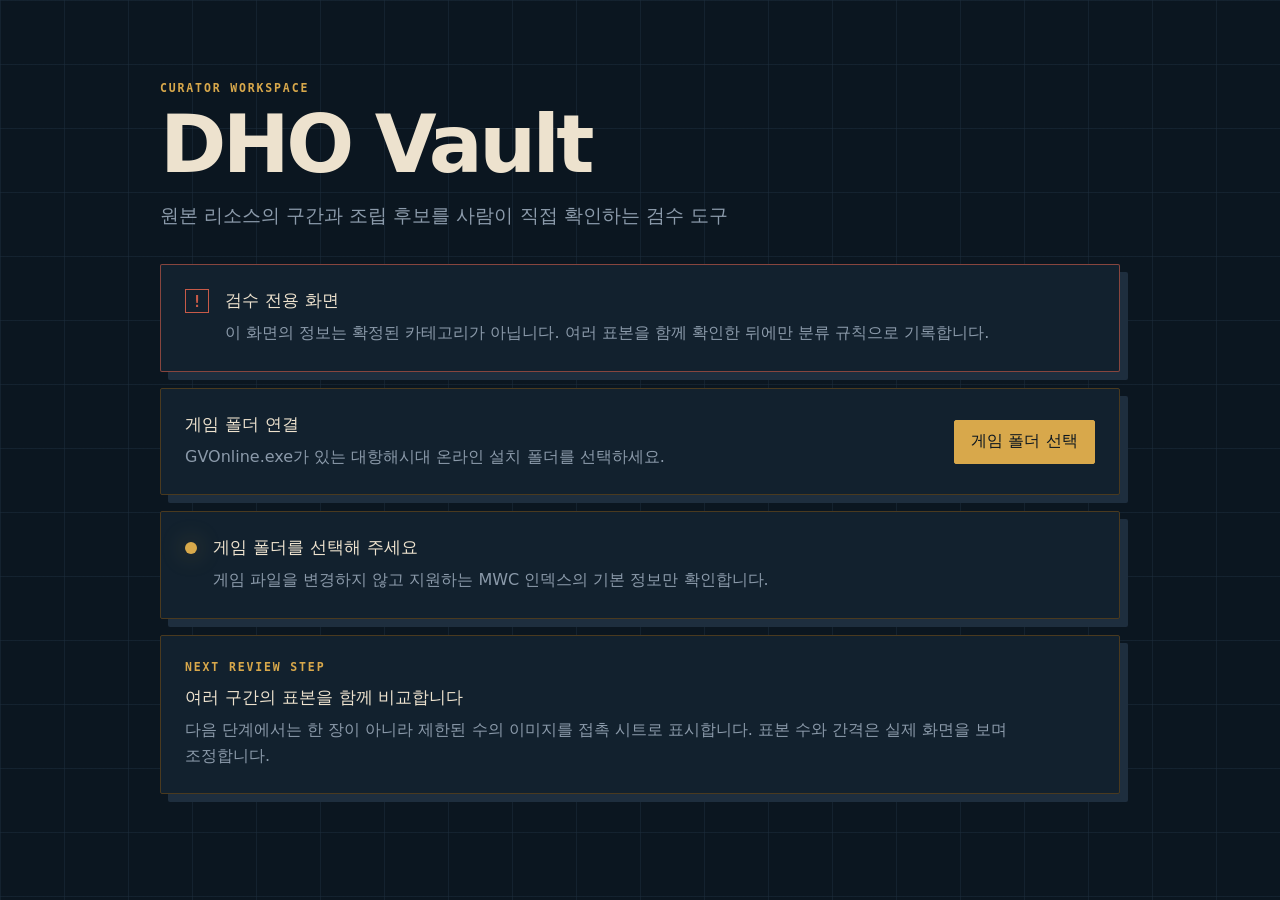
==== apps/curator/ui/index.html @ 38757c27 "feat(curator): 리소스 검수 앱 기반 구성" ====
<!-- SPDX-License-Identifier: MPL-2.0 -->
<!doctype html>
<html lang="ko">
  <head>
    <meta charset="UTF-8" />
    <meta name="viewport" content="width=device-width, initial-scale=1.0" />
    <meta name="color-scheme" content="dark" />
    <title>DHO Vault Curator</title>
    <link rel="stylesheet" href="styles.css" />
    <script src="app.js" defer></script>
  </head>
  <body>
    <main class="shell">
      <header class="hero">
        <p class="eyebrow">CURATOR WORKSPACE</p>
        <h1>DHO Vault</h1>
        <p class="summary">
          원본 리소스의 구간과 조립 후보를 사람이 직접 확인하는 검수 도구
        </p>
      </header>

      <section class="notice-card" aria-labelledby="notice-title">
        <span class="notice-mark" aria-hidden="true">!</span>
        <div>
          <h2 id="notice-title">검수 전용 화면</h2>
          <p>
            이 화면의 정보는 확정된 카테고리가 아닙니다. 여러 표본을 함께 확인한 뒤에만 분류 규칙으로 기록합니다.
          </p>
        </div>
      </section>

      <section class="picker-card" aria-labelledby="picker-title">
        <div>
          <h2 id="picker-title">게임 폴더 연결</h2>
          <p>GVOnline.exe가 있는 대항해시대 온라인 설치 폴더를 선택하세요.</p>
        </div>
        <button id="select-game-directory" type="button">게임 폴더 선택</button>
      </section>

      <section class="status-card" aria-labelledby="status-title" aria-live="polite">
        <div class="status-mark" aria-hidden="true"></div>
        <div class="status-content">
          <h2 id="status-title">게임 폴더를 선택해 주세요</h2>
          <p id="status-message">
            게임 파일을 변경하지 않고 지원하는 MWC 인덱스의 기본 정보만 확인합니다.
          </p>
          <dl id="directory-details" class="directory-details" hidden>
            <div>
              <dt>게임 폴더</dt>
              <dd id="game-directory"></dd>
            </div>
            <div>
              <dt>리소스 폴더</dt>
              <dd id="resource-directory"></dd>
            </div>
          </dl>
          <ul id="archive-list" class="archive-list" aria-label="검수할 MWC 계열"></ul>
        </div>
      </section>

      <section class="next-card" aria-labelledby="next-title">
        <p class="section-label">NEXT REVIEW STEP</p>
        <h2 id="next-title">여러 구간의 표본을 함께 비교합니다</h2>
        <p>
          다음 단계에서는 한 장이 아니라 제한된 수의 이미지를 접촉 시트로 표시합니다. 표본 수와 간격은 실제 화면을 보며 조정합니다.
        </p>
      </section>
    </main>
  </body>
</html>
---- apps/curator/ui/styles.css ----
/* SPDX-License-Identifier: MPL-2.0 */

:root {
  color: #ede2ce;
  background: #0b1620;
  font-family: "Pretendard Variable", Pretendard, Inter, system-ui, sans-serif;
  font-synthesis: none;
  text-rendering: optimizeLegibility;

  --bg: #0b1620;
  --surface: #12212e;
  --surface-strong: #0d1a25;
  --ink: #ede2ce;
  --muted: #8b9aaa;
  --line: #4a3a1f;
  --rule: #1e2e3e;
  --accent: #d8a84b;
  --accent-2: #c75a48;
  --focus: #d8a84b;
  --space-1: 0.5rem;
  --space-2: 0.75rem;
  --space-3: 1rem;
  --space-4: 1.5rem;
  --space-5: 2rem;
  --radius: 2px;
  --font-display: Fraunces, "Pretendard Variable", Pretendard, Inter, system-ui, sans-serif;
  --font-sans: "Pretendard Variable", Pretendard, Inter, system-ui, sans-serif;
  --font-mono: "JetBrains Mono", "Pretendard Variable", Pretendard, ui-monospace, monospace;
}

* {
  box-sizing: border-box;
}

html,
body {
  min-width: 20rem;
  min-height: 100%;
  margin: 0;
}

body {
  min-height: 100vh;
  color: var(--ink);
  background:
    linear-gradient(rgba(30, 46, 62, 0.5) 1px, transparent 1px),
    linear-gradient(90deg, rgba(30, 46, 62, 0.5) 1px, transparent 1px),
    var(--bg);
  background-size: 4rem 4rem;
  font-family: var(--font-sans);
  word-break: keep-all;
  overflow-wrap: break-word;
}

.shell {
  width: min(60rem, calc(100% - 3rem));
  margin: 0 auto;
  padding: clamp(3.5rem, 9vh, 6rem) 0 4rem;
}

.hero {
  max-width: 46rem;
}

.eyebrow,
.section-label {
  margin: 0 0 var(--space-2);
  color: var(--accent);
  font-family: var(--font-mono);
  font-size: 0.72rem;
  font-weight: 700;
  letter-spacing: 0.16em;
}

h1,
h2,
p {
  margin-top: 0;
}

h1 {
  margin-bottom: var(--space-3);
  font-family: var(--font-display);
  font-size: clamp(2.75rem, 7vw, 5rem);
  line-height: 0.96;
  letter-spacing: -0.045em;
}

h2 {
  margin-bottom: var(--space-1);
  font-size: 1.05rem;
}

.summary {
  max-width: 42rem;
  margin-bottom: var(--space-5);
  color: var(--muted);
  font-size: clamp(1rem, 2.2vw, 1.2rem);
  line-height: 1.7;
}

.notice-card,
.picker-card,
.status-card,
.next-card {
  padding: var(--space-4);
  border: 1px solid var(--line);
  border-radius: var(--radius);
  background: var(--surface);
  box-shadow: 0.5rem 0.5rem 0 var(--rule);
}

.notice-card {
  display: grid;
  grid-template-columns: auto minmax(0, 1fr);
  gap: var(--space-3);
  margin-bottom: var(--space-3);
  border-color: rgba(199, 90, 72, 0.65);
}

.notice-card p,
.picker-card p,
.status-card p,
.next-card > p:last-child {
  margin-bottom: 0;
  color: var(--muted);
  line-height: 1.65;
}

.notice-mark {
  display: grid;
  width: 1.5rem;
  height: 1.5rem;
  place-items: center;
  border: 1px solid var(--accent-2);
  color: var(--accent-2);
  font-family: var(--font-mono);
  font-weight: 700;
}

.picker-card {
  display: flex;
  justify-content: space-between;
  gap: var(--space-4);
  align-items: center;
  margin-bottom: var(--space-3);
}

button {
  flex: 0 0 auto;
  min-height: 2.75rem;
  padding: 0.65rem 1rem;
  border: 1px solid var(--accent);
  border-radius: var(--radius);
  color: var(--bg);
  background: var(--accent);
  font: inherit;
  font-weight: 700;
  cursor: pointer;
}

button:hover:not(:disabled) {
  filter: brightness(1.08);
}

button:focus-visible {
  outline: 2px solid var(--focus);
  outline-offset: 3px;
}

button:disabled {
  cursor: wait;
  opacity: 0.55;
}

.status-card {
  display: grid;
  grid-template-columns: auto minmax(0, 1fr);
  gap: var(--space-3);
  align-items: start;
}

.status-mark {
  width: 0.75rem;
  height: 0.75rem;
  margin-top: 0.35rem;
  border: 0.2rem solid rgba(216, 168, 75, 0.2);
  border-radius: 50%;
  background: var(--accent);
  box-shadow: 0 0 1.5rem rgba(216, 168, 75, 0.38);
}

.status-content {
  min-width: 0;
}

.status-card[data-status="error"] .status-mark {
  background: var(--accent-2);
  box-shadow: 0 0 1.5rem rgba(199, 90, 72, 0.38);
}

.status-card[data-status="loading"] .status-mark {
  animation: pulse 1.4s ease-in-out infinite;
}

.directory-details {
  display: grid;
  gap: var(--space-2);
  margin: var(--space-4) 0 0;
  padding-top: var(--space-3);
  border-top: 1px solid var(--rule);
}

.directory-details[hidden] {
  display: none;
}

.directory-details div {
  display: grid;
  grid-template-columns: 6rem minmax(0, 1fr);
  gap: var(--space-2);
}

.directory-details dt,
.archive-list small {
  color: var(--muted);
  font-size: 0.75rem;
  font-weight: 700;
}

.directory-details dd {
  min-width: 0;
  margin: 0;
  font-family: var(--font-mono);
  font-size: 0.8rem;
  overflow-wrap: anywhere;
}

.archive-list {
  display: grid;
  gap: var(--space-2);
  margin: var(--space-3) 0 0;
  padding: 0;
  list-style: none;
}

.archive-list:empty {
  display: none;
}

.archive-list li {
  display: grid;
  grid-template-columns: 3rem minmax(0, 1fr) auto;
  gap: var(--space-2);
  align-items: baseline;
  padding: var(--space-2);
  border-left: 2px solid var(--accent);
  background: var(--surface-strong);
}

.archive-list strong {
  color: var(--accent);
  font-family: var(--font-mono);
}

.archive-list span {
  color: var(--muted);
  font-size: 0.85rem;
  line-height: 1.5;
}

.archive-list small {
  padding: 0.2rem 0.45rem;
  border: 1px solid var(--rule);
  color: var(--ink);
  white-space: nowrap;
}

.next-card {
  margin-top: var(--space-3);
}

@keyframes pulse {
  50% {
    opacity: 0.35;
  }
}

@media (max-width: 42rem) {
  .shell {
    width: min(100% - 2rem, 60rem);
    padding-top: 3rem;
  }

  .picker-card {
    align-items: stretch;
    flex-direction: column;
  }

  .directory-details div,
  .archive-list li {
    grid-template-columns: 1fr;
  }

  .archive-list small {
    justify-self: start;
  }
}
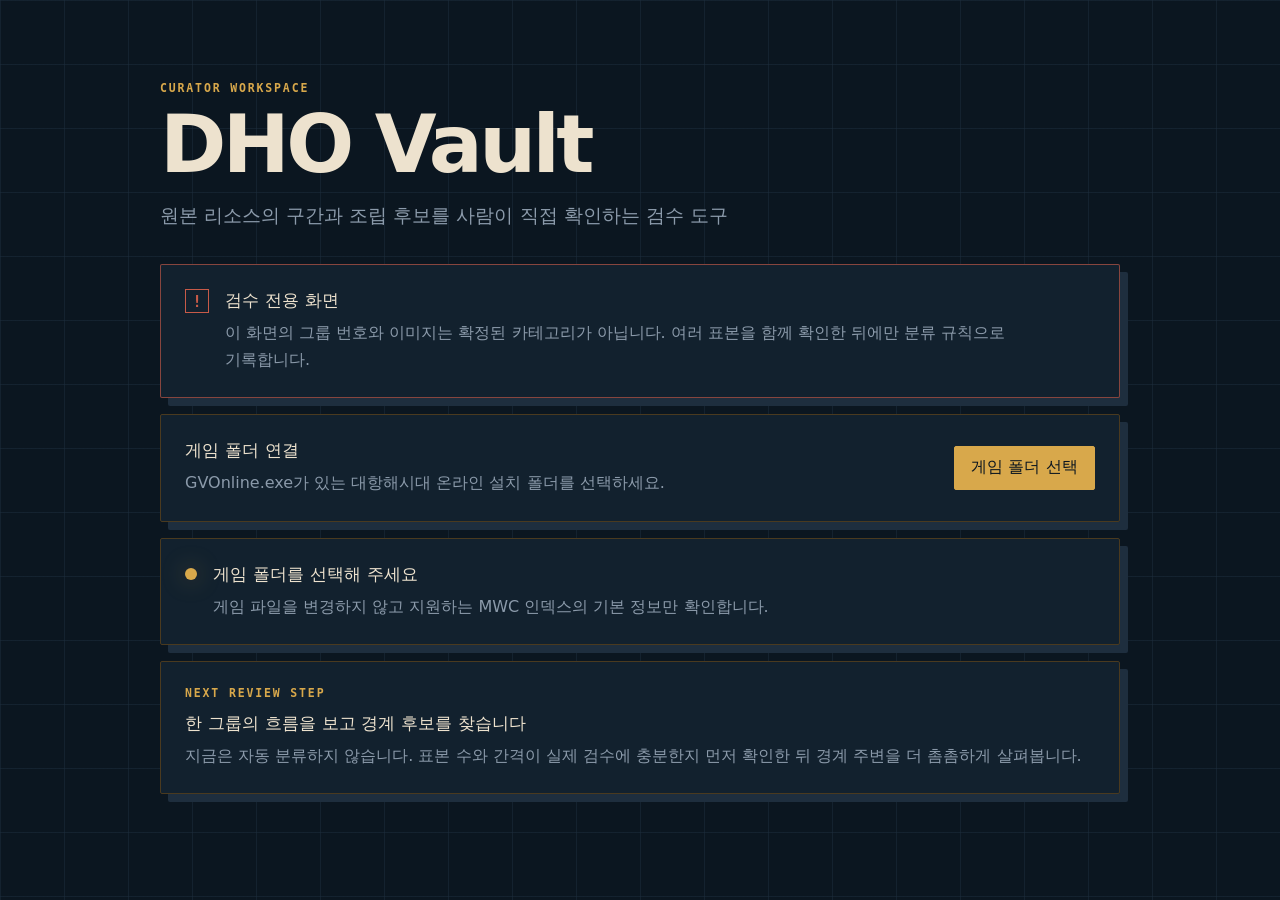
==== commit 5b12ca4a: "feat(curator): 원시 ID 구간별 표본 탐색" ====
--- a/apps/curator/ui/index.html
+++ b/apps/curator/ui/index.html
@@ -24,7 +24,7 @@
         <div>
           <h2 id="notice-title">검수 전용 화면</h2>
           <p>
-            이 화면의 정보는 확정된 카테고리가 아닙니다. 여러 표본을 함께 확인한 뒤에만 분류 규칙으로 기록합니다.
+            이 화면의 그룹 번호와 이미지는 확정된 카테고리가 아닙니다. 여러 표본을 함께 확인한 뒤에만 분류 규칙으로 기록합니다.
           </p>
         </div>
       </section>
@@ -58,11 +58,53 @@
         </div>
       </section>
 
+      <section id="group-panel" class="review-card" aria-labelledby="group-title" hidden>
+        <div class="section-heading">
+          <div>
+            <p class="section-label">RAW GROUPS</p>
+            <h2 id="group-title">원시 그룹</h2>
+          </div>
+          <p id="group-status" class="section-status" aria-live="polite"></p>
+        </div>
+        <p class="section-description">
+          그룹 번호는 파일에 저장된 원시 값입니다. 장비·교역품 같은 의미를 아직 부여하지 않습니다.
+        </p>
+        <ul id="group-list" class="group-list"></ul>
+      </section>
+
+      <section id="range-panel" class="review-card" aria-labelledby="range-title" hidden>
+        <div class="section-heading">
+          <div>
+            <p class="section-label">ID RANGE CANDIDATES</p>
+            <h2 id="range-title">원시 ID 구간 후보</h2>
+          </div>
+          <p id="range-status" class="section-status" aria-live="polite"></p>
+        </div>
+        <p id="range-description" class="section-description">
+          인접한 ID 차이가 크게 벌어지는 지점만 기계적으로 나눈 탐색 단위입니다. 카테고리 경계로 확정된 값이 아닙니다.
+        </p>
+        <ul id="range-list" class="range-list"></ul>
+      </section>
+
+      <section id="sample-panel" class="review-card" aria-labelledby="sample-title" hidden>
+        <div class="section-heading">
+          <div>
+            <p class="section-label">CONTACT SHEET</p>
+            <h2 id="sample-title">표본 이미지</h2>
+          </div>
+          <p id="sample-status" class="section-status" aria-live="polite"></p>
+        </div>
+        <p class="section-description">
+          선택한 ID 구간 안에서 같은 이미지 블록을 가리키는 중복 ID를 제외하고, 최대 24개를 균등하게 골랐습니다.
+        </p>
+        <div id="sample-grid" class="sample-grid"></div>
+      </section>
+
       <section class="next-card" aria-labelledby="next-title">
         <p class="section-label">NEXT REVIEW STEP</p>
-        <h2 id="next-title">여러 구간의 표본을 함께 비교합니다</h2>
+        <h2 id="next-title">한 그룹의 흐름을 보고 경계 후보를 찾습니다</h2>
         <p>
-          다음 단계에서는 한 장이 아니라 제한된 수의 이미지를 접촉 시트로 표시합니다. 표본 수와 간격은 실제 화면을 보며 조정합니다.
+          지금은 자동 분류하지 않습니다. 표본 수와 간격이 실제 검수에 충분한지 먼저 확인한 뒤 경계 주변을 더 촘촘하게 살펴봅니다.
         </p>
       </section>
     </main>
--- a/apps/curator/ui/styles.css
+++ b/apps/curator/ui/styles.css
@@ -102,6 +102,7 @@
 .notice-card,
 .picker-card,
 .status-card,
+.review-card,
 .next-card {
   padding: var(--space-4);
   border: 1px solid var(--line);
@@ -121,6 +122,7 @@
 .notice-card p,
 .picker-card p,
 .status-card p,
+.section-description,
 .next-card > p:last-child {
   margin-bottom: 0;
   color: var(--muted);
@@ -173,6 +175,15 @@
   opacity: 0.55;
 }
 
+.secondary-button {
+  min-height: 2.25rem;
+  padding: 0.45rem 0.7rem;
+  color: var(--accent);
+  background: transparent;
+  font-size: 0.78rem;
+  white-space: nowrap;
+}
+
 .status-card {
   display: grid;
   grid-template-columns: auto minmax(0, 1fr);
@@ -252,12 +263,18 @@
   display: grid;
   grid-template-columns: 3rem minmax(0, 1fr) auto;
   gap: var(--space-2);
-  align-items: baseline;
+  align-items: center;
   padding: var(--space-2);
   border-left: 2px solid var(--accent);
   background: var(--surface-strong);
 }
 
+.archive-list li > div {
+  display: grid;
+  gap: 0.35rem;
+  min-width: 0;
+}
+
 .archive-list strong {
   color: var(--accent);
   font-family: var(--font-mono);
@@ -270,12 +287,133 @@
 }
 
 .archive-list small {
+  justify-self: start;
   padding: 0.2rem 0.45rem;
   border: 1px solid var(--rule);
   color: var(--ink);
   white-space: nowrap;
 }
 
+.review-card {
+  margin-top: var(--space-3);
+}
+
+[hidden] {
+  display: none !important;
+}
+
+.section-heading {
+  display: flex;
+  justify-content: space-between;
+  gap: var(--space-3);
+  align-items: end;
+}
+
+.section-heading .section-label {
+  margin-bottom: 0.35rem;
+}
+
+.section-heading h2 {
+  margin-bottom: 0;
+}
+
+.section-status {
+  margin-bottom: 0;
+  color: var(--accent);
+  font-family: var(--font-mono);
+  font-size: 0.75rem;
+  text-align: right;
+}
+
+.section-description {
+  margin: var(--space-2) 0 var(--space-3);
+}
+
+.group-list,
+.range-list {
+  display: grid;
+  gap: var(--space-2);
+  margin: 0;
+  padding: 0;
+  list-style: none;
+}
+
+.group-list li,
+.range-list li {
+  display: grid;
+  grid-template-columns: 6rem minmax(0, 1fr) auto;
+  gap: var(--space-2);
+  align-items: center;
+  padding: var(--space-2);
+  border: 1px solid var(--rule);
+  background: var(--surface-strong);
+}
+
+.group-list strong,
+.range-list strong {
+  color: var(--ink);
+  font-family: var(--font-mono);
+  font-size: 0.85rem;
+}
+
+.group-list span,
+.range-list span {
+  color: var(--muted);
+  font-size: 0.8rem;
+}
+
+.sample-grid {
+  display: grid;
+  grid-template-columns: repeat(auto-fill, minmax(8.5rem, 1fr));
+  gap: var(--space-2);
+}
+
+.sample-grid figure {
+  min-width: 0;
+  margin: 0;
+  border: 1px solid var(--rule);
+  background: var(--surface-strong);
+}
+
+.sample-grid figure > div {
+  display: grid;
+  min-height: 8rem;
+  place-items: center;
+  padding: var(--space-2);
+  background-color: #d8d8d8;
+  background-image:
+    linear-gradient(45deg, #a8a8a8 25%, transparent 25%),
+    linear-gradient(-45deg, #a8a8a8 25%, transparent 25%),
+    linear-gradient(45deg, transparent 75%, #a8a8a8 75%),
+    linear-gradient(-45deg, transparent 75%, #a8a8a8 75%);
+  background-position: 0 0, 0 0.5rem, 0.5rem -0.5rem, -0.5rem 0;
+  background-size: 1rem 1rem;
+}
+
+.sample-grid img {
+  display: block;
+  max-width: 100%;
+  max-height: 7rem;
+  image-rendering: pixelated;
+}
+
+.sample-grid figcaption {
+  padding: 0.55rem;
+  color: var(--muted);
+  font-family: var(--font-mono);
+  font-size: 0.66rem;
+  line-height: 1.5;
+}
+
+.error-message {
+  grid-column: 1 / -1;
+  margin: 0;
+  padding: var(--space-3);
+  border: 1px solid rgba(199, 90, 72, 0.65);
+  color: #f1b5a9;
+  background: rgba(199, 90, 72, 0.08);
+}
+
 .next-card {
   margin-top: var(--space-3);
 }
@@ -298,11 +436,22 @@
   }
 
   .directory-details div,
-  .archive-list li {
+  .archive-list li,
+  .group-list li,
+  .range-list li {
     grid-template-columns: 1fr;
   }
 
   .archive-list small {
     justify-self: start;
   }
-}
+
+  .section-heading {
+    align-items: start;
+    flex-direction: column;
+  }
+
+  .section-status {
+    text-align: left;
+  }
+}
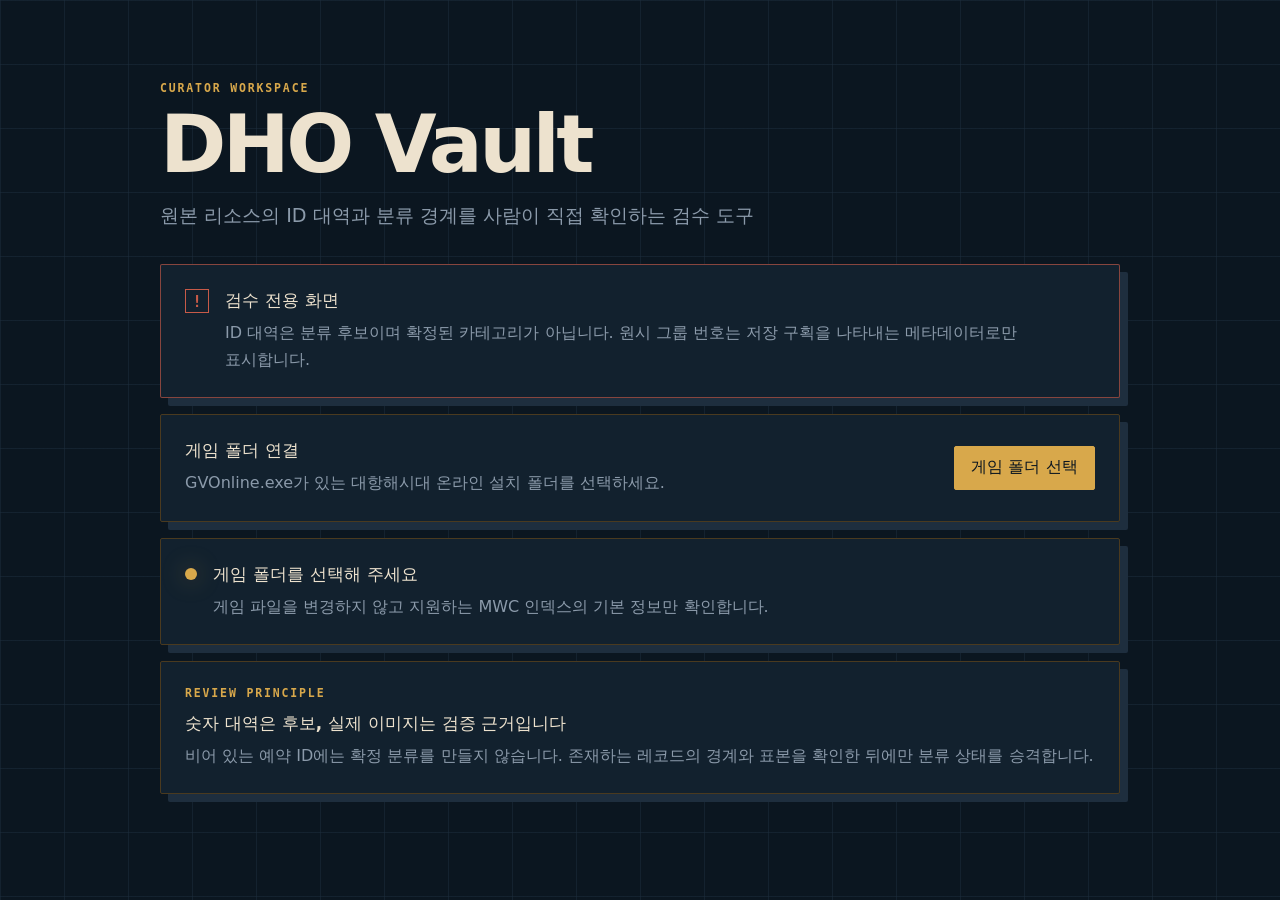
==== commit 7e0f7014: "feat(curator): ID 대역 중심 탐색" ====
--- a/apps/curator/ui/index.html
+++ b/apps/curator/ui/index.html
@@ -14,9 +14,7 @@
       <header class="hero">
         <p class="eyebrow">CURATOR WORKSPACE</p>
         <h1>DHO Vault</h1>
-        <p class="summary">
-          원본 리소스의 구간과 조립 후보를 사람이 직접 확인하는 검수 도구
-        </p>
+        <p class="summary">원본 리소스의 ID 대역과 분류 경계를 사람이 직접 확인하는 검수 도구</p>
       </header>
 
       <section class="notice-card" aria-labelledby="notice-title">
@@ -24,7 +22,7 @@
         <div>
           <h2 id="notice-title">검수 전용 화면</h2>
           <p>
-            이 화면의 그룹 번호와 이미지는 확정된 카테고리가 아닙니다. 여러 표본을 함께 확인한 뒤에만 분류 규칙으로 기록합니다.
+            ID 대역은 분류 후보이며 확정된 카테고리가 아닙니다. 원시 그룹 번호는 저장 구획을 나타내는 메타데이터로만 표시합니다.
           </p>
         </div>
       </section>
@@ -58,53 +56,48 @@
         </div>
       </section>
 
-      <section id="group-panel" class="review-card" aria-labelledby="group-title" hidden>
+      <section id="band-panel" class="review-card" aria-labelledby="band-title" hidden>
         <div class="section-heading">
           <div>
-            <p class="section-label">RAW GROUPS</p>
-            <h2 id="group-title">원시 그룹</h2>
+            <p class="section-label">ID BANDS</p>
+            <h2 id="band-title">100,000 단위 ID 대역</h2>
           </div>
-          <p id="group-status" class="section-status" aria-live="polite"></p>
+          <p id="band-status" class="section-status" aria-live="polite"></p>
         </div>
         <p class="section-description">
-          그룹 번호는 파일에 저장된 원시 값입니다. 장비·교역품 같은 의미를 아직 부여하지 않습니다.
+          아카이브 전체를 ID 순서로 묶었습니다. 하나의 대역이 여러 원시 그룹을 가로지를 수 있으며, 그룹 번호는 분류에 사용하지 않습니다.
         </p>
-        <ul id="group-list" class="group-list"></ul>
-      </section>
-
-      <section id="range-panel" class="review-card" aria-labelledby="range-title" hidden>
-        <div class="section-heading">
-          <div>
-            <p class="section-label">ID RANGE CANDIDATES</p>
-            <h2 id="range-title">원시 ID 구간 후보</h2>
-          </div>
-          <p id="range-status" class="section-status" aria-live="polite"></p>
-        </div>
-        <p id="range-description" class="section-description">
-          인접한 ID 차이가 크게 벌어지는 지점만 기계적으로 나눈 탐색 단위입니다. 카테고리 경계로 확정된 값이 아닙니다.
-        </p>
-        <ul id="range-list" class="range-list"></ul>
+        <ul id="band-list" class="band-list"></ul>
       </section>
 
       <section id="sample-panel" class="review-card" aria-labelledby="sample-title" hidden>
         <div class="section-heading">
           <div>
             <p class="section-label">CONTACT SHEET</p>
-            <h2 id="sample-title">표본 이미지</h2>
+            <h2 id="sample-title">대역 표본 이미지</h2>
           </div>
           <p id="sample-status" class="section-status" aria-live="polite"></p>
         </div>
         <p class="section-description">
-          선택한 ID 구간 안에서 같은 이미지 블록을 가리키는 중복 ID를 제외하고, 최대 24개를 균등하게 골랐습니다.
+          선택한 대역 전체에서 같은 이미지 블록을 가리키는 중복 레코드를 제외하고 최대 24개를 균등하게 골랐습니다.
         </p>
+        <div class="subsection-heading">
+          <h3>대역 경계</h3>
+          <span>아카이브 전체의 첫 레코드와 끝 레코드</span>
+        </div>
+        <div id="boundary-grid" class="boundary-grid"></div>
+        <div class="subsection-heading sample-heading">
+          <h3>대역 표본</h3>
+          <span>중복 제거 후 균등 선택</span>
+        </div>
         <div id="sample-grid" class="sample-grid"></div>
       </section>
 
       <section class="next-card" aria-labelledby="next-title">
-        <p class="section-label">NEXT REVIEW STEP</p>
-        <h2 id="next-title">한 그룹의 흐름을 보고 경계 후보를 찾습니다</h2>
+        <p class="section-label">REVIEW PRINCIPLE</p>
+        <h2 id="next-title">숫자 대역은 후보, 실제 이미지는 검증 근거입니다</h2>
         <p>
-          지금은 자동 분류하지 않습니다. 표본 수와 간격이 실제 검수에 충분한지 먼저 확인한 뒤 경계 주변을 더 촘촘하게 살펴봅니다.
+          비어 있는 예약 ID에는 확정 분류를 만들지 않습니다. 존재하는 레코드의 경계와 표본을 확인한 뒤에만 분류 상태를 승격합니다.
         </p>
       </section>
     </main>
--- a/apps/curator/ui/styles.css
+++ b/apps/curator/ui/styles.css
@@ -74,6 +74,7 @@
 
 h1,
 h2,
+h3,
 p {
   margin-top: 0;
 }
@@ -330,7 +331,8 @@
 }
 
 .group-list,
-.range-list {
+.range-list,
+.band-list {
   display: grid;
   gap: var(--space-2);
   margin: 0;
@@ -339,7 +341,8 @@
 }
 
 .group-list li,
-.range-list li {
+.range-list li,
+.band-list li {
   display: grid;
   grid-template-columns: 6rem minmax(0, 1fr) auto;
   gap: var(--space-2);
@@ -349,15 +352,21 @@
   background: var(--surface-strong);
 }
 
+.band-list li {
+  grid-template-columns: 14rem minmax(0, 1fr) auto;
+}
+
 .group-list strong,
-.range-list strong {
+.range-list strong,
+.band-list strong {
   color: var(--ink);
   font-family: var(--font-mono);
   font-size: 0.85rem;
 }
 
 .group-list span,
-.range-list span {
+.range-list span,
+.band-list span {
   color: var(--muted);
   font-size: 0.8rem;
 }
@@ -368,14 +377,47 @@
   gap: var(--space-2);
 }
 
-.sample-grid figure {
+.subsection-heading {
+  display: flex;
+  justify-content: space-between;
+  gap: var(--space-2);
+  align-items: baseline;
+  margin: var(--space-4) 0 var(--space-2);
+  padding-top: var(--space-3);
+  border-top: 1px solid var(--rule);
+}
+
+.subsection-heading h3 {
+  margin: 0;
+  font-size: 0.9rem;
+}
+
+.subsection-heading span {
+  color: var(--muted);
+  font-size: 0.72rem;
+}
+
+.sample-heading {
+  margin-top: var(--space-4);
+}
+
+.boundary-grid {
+  display: grid;
+  grid-template-columns: repeat(2, minmax(0, 18rem));
+  gap: var(--space-2);
+}
+
+.sample-grid figure,
+.boundary-grid figure {
   min-width: 0;
   margin: 0;
   border: 1px solid var(--rule);
   background: var(--surface-strong);
 }
 
-.sample-grid figure > div {
+.sample-grid figure > div,
+.boundary-grid figure > div {
+  position: relative;
   display: grid;
   min-height: 8rem;
   place-items: center;
@@ -390,14 +432,35 @@
   background-size: 1rem 1rem;
 }
 
-.sample-grid img {
+.sample-grid img,
+.boundary-grid img {
   display: block;
   max-width: 100%;
   max-height: 7rem;
   image-rendering: pixelated;
 }
 
-.sample-grid figcaption {
+.boundary-grid figure > div {
+  min-height: 12rem;
+}
+
+.boundary-grid img {
+  max-height: 10rem;
+}
+
+.boundary-card strong {
+  position: absolute;
+  top: var(--space-2);
+  left: var(--space-2);
+  padding: 0.25rem 0.45rem;
+  color: var(--bg);
+  background: var(--accent);
+  font-family: var(--font-mono);
+  font-size: 0.68rem;
+}
+
+.sample-grid figcaption,
+.boundary-grid figcaption {
   padding: 0.55rem;
   color: var(--muted);
   font-family: var(--font-mono);
@@ -438,7 +501,8 @@
   .directory-details div,
   .archive-list li,
   .group-list li,
-  .range-list li {
+  .range-list li,
+  .band-list li {
     grid-template-columns: 1fr;
   }
 
@@ -454,4 +518,8 @@
   .section-status {
     text-align: left;
   }
-}
+
+  .boundary-grid {
+    grid-template-columns: 1fr;
+  }
+}
